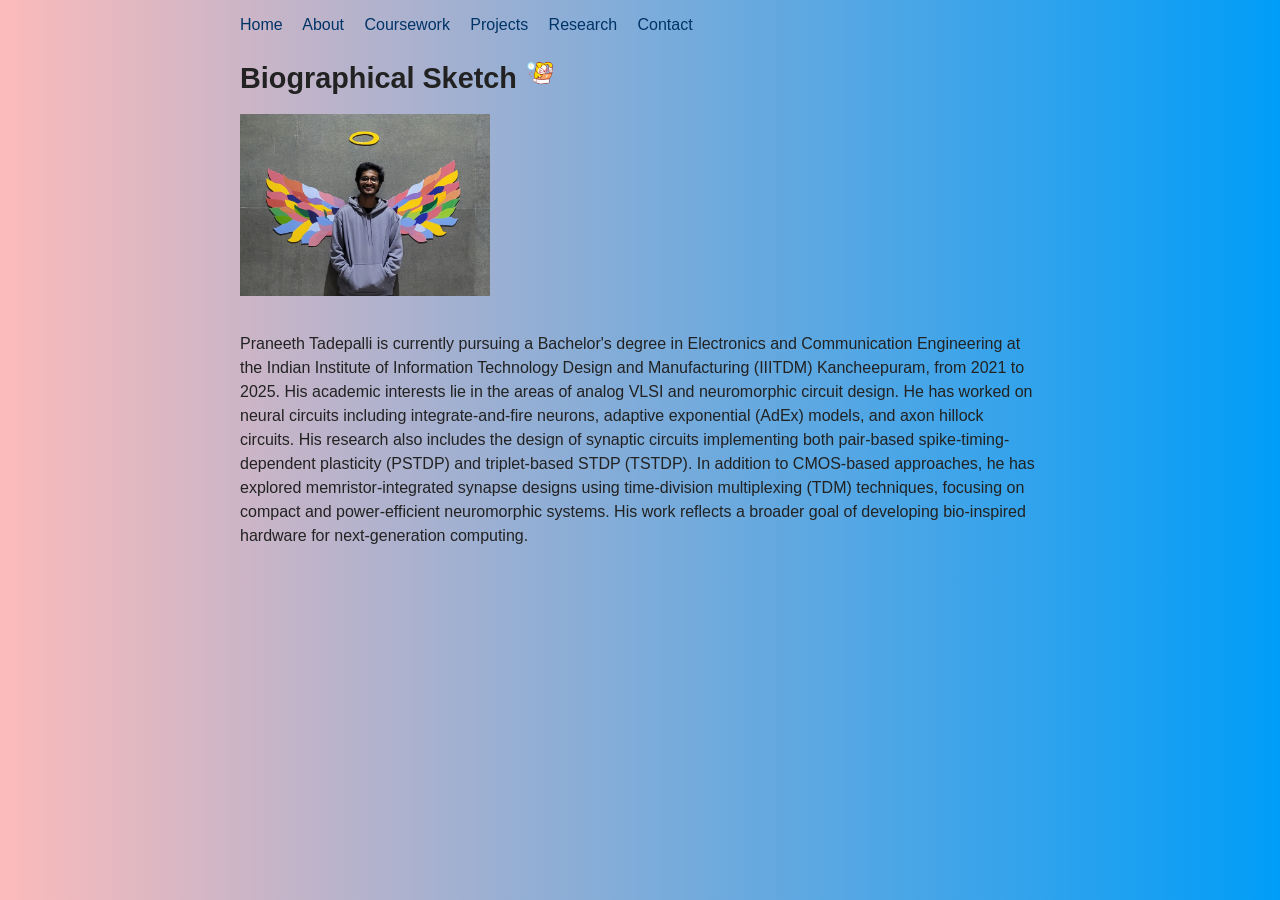
==== about.html @ 45373754 "Add files via upload" ====
<!DOCTYPE html>
<html lang="en">
<head>
  <meta charset="UTF-8">
  <title>About | Praneeth Tadepalli</title>
  <style>
 body {
      font-family: Arial, sans-serif;
      max-width: 800px;
      margin: auto;
      padding: 1rem;
      background: linear-gradient(to right, #fcbbbb, #009df8);
      color: #222;
    }
    nav { margin-bottom: 1.5rem; }
    nav a {
      margin-right: 1rem;
      text-decoration: none;
      color: #003366;
    }
    h1 { font-size: 1.8rem; margin-bottom: 0.2rem; }
    p { line-height: 1.5; }
    .header { display: flex; align-items: center; gap: 1rem; }
    .gif { max-width: 30px;}
    img.profile { max-width: 250px; margin: 1rem 0; }
  </style>
</head>
<body>
  <nav>
    <a href="index.html">Home</a>
    <a href="about.html">About</a>
    <a href="cc.html">Coursework</a>
    <a href="projects.html">Projects</a>
    <a href="research.html">Research</a>
    <a href="contact.html">Contact</a>
  </nav>

  <h1>Biographical Sketch <img src="busy-confusing.webp" alt="GIF" class="gif"></h1>
  <img src="self.jpg" alt="Your Photo" class="profile">
  <p>Praneeth Tadepalli is currently pursuing a Bachelor's degree in Electronics and Communication Engineering at the Indian Institute of Information Technology Design and Manufacturing (IIITDM) Kancheepuram, from 2021 to 2025.
    His academic interests lie in the areas of analog VLSI and neuromorphic circuit design. He has worked on neural circuits including integrate-and-fire neurons, adaptive exponential (AdEx) models, and axon hillock circuits. His research also includes the design of synaptic circuits implementing both pair-based spike-timing-dependent plasticity (PSTDP) and triplet-based STDP (TSTDP).
    In addition to CMOS-based approaches, he has explored memristor-integrated synapse designs using time-division multiplexing (TDM) techniques, focusing on compact and power-efficient neuromorphic systems. His work reflects a broader goal of developing bio-inspired hardware for next-generation computing.</p>
</body>
</html>
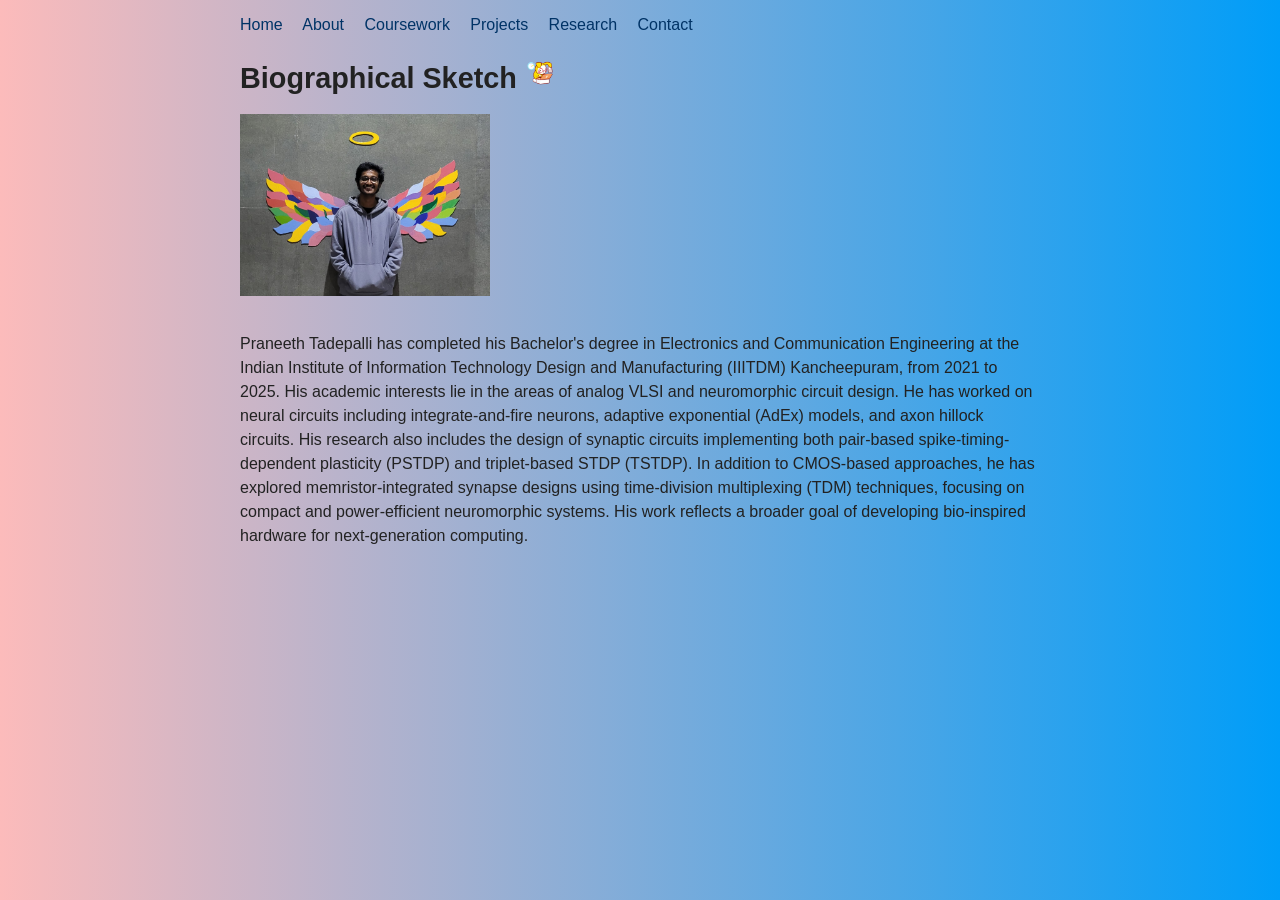
==== commit a954f512: "Add files via upload" ====
--- a/about.html
+++ b/about.html
@@ -37,7 +37,7 @@
 
   <h1>Biographical Sketch <img src="busy-confusing.webp" alt="GIF" class="gif"></h1>
   <img src="self.jpg" alt="Your Photo" class="profile">
-  <p>Praneeth Tadepalli is currently pursuing a Bachelor's degree in Electronics and Communication Engineering at the Indian Institute of Information Technology Design and Manufacturing (IIITDM) Kancheepuram, from 2021 to 2025.
+  <p>Praneeth Tadepalli has completed his Bachelor's degree in Electronics and Communication Engineering at the Indian Institute of Information Technology Design and Manufacturing (IIITDM) Kancheepuram, from 2021 to 2025.
     His academic interests lie in the areas of analog VLSI and neuromorphic circuit design. He has worked on neural circuits including integrate-and-fire neurons, adaptive exponential (AdEx) models, and axon hillock circuits. His research also includes the design of synaptic circuits implementing both pair-based spike-timing-dependent plasticity (PSTDP) and triplet-based STDP (TSTDP).
     In addition to CMOS-based approaches, he has explored memristor-integrated synapse designs using time-division multiplexing (TDM) techniques, focusing on compact and power-efficient neuromorphic systems. His work reflects a broader goal of developing bio-inspired hardware for next-generation computing.</p>
 </body>
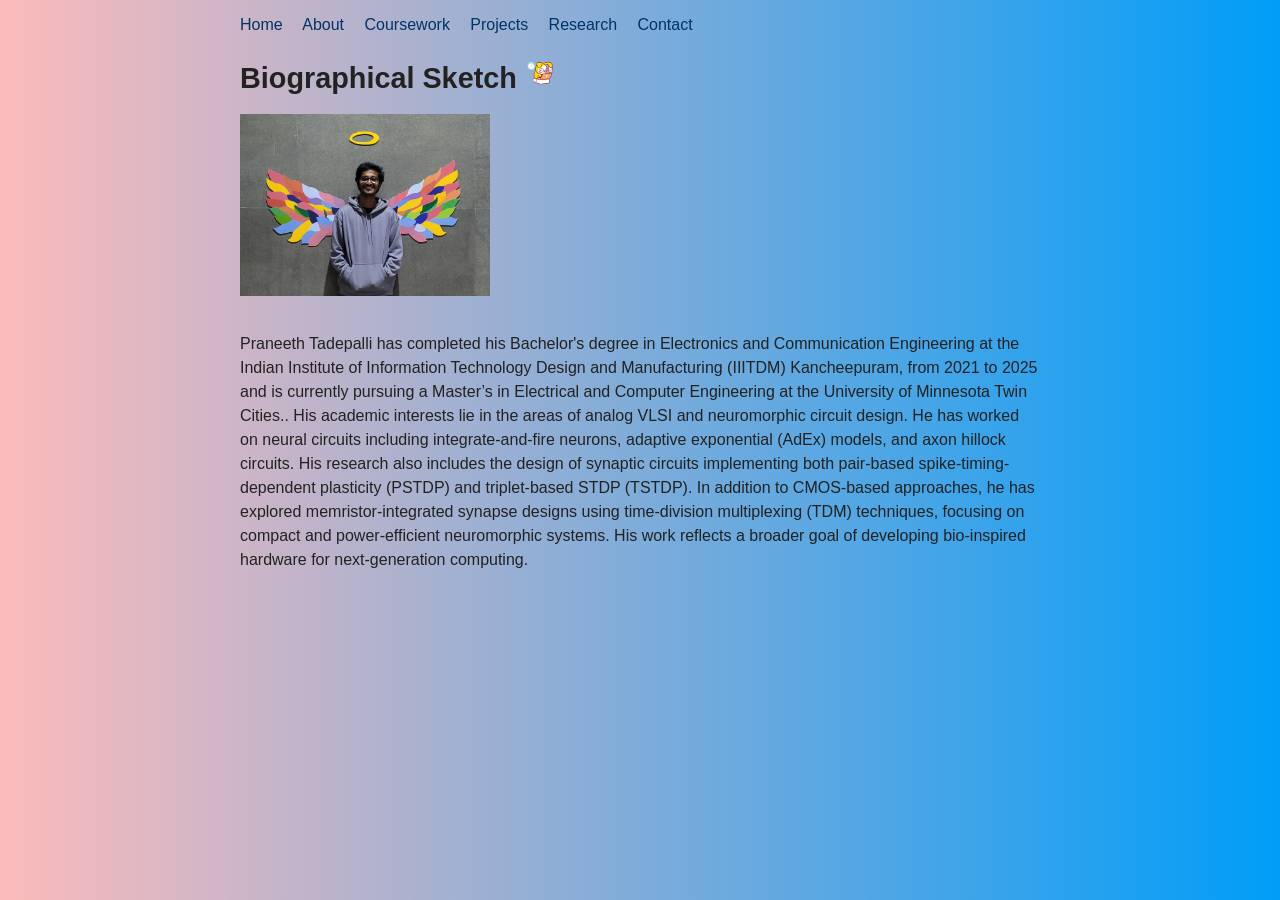
==== commit 7ea18fc4: "about.html" ====
--- a/about.html
+++ b/about.html
@@ -37,8 +37,9 @@
 
   <h1>Biographical Sketch <img src="busy-confusing.webp" alt="GIF" class="gif"></h1>
   <img src="self.jpg" alt="Your Photo" class="profile">
-  <p>Praneeth Tadepalli has completed his Bachelor's degree in Electronics and Communication Engineering at the Indian Institute of Information Technology Design and Manufacturing (IIITDM) Kancheepuram, from 2021 to 2025.
+  <p>Praneeth Tadepalli has completed his Bachelor's degree in Electronics and Communication Engineering at the Indian Institute of Information Technology Design and Manufacturing (IIITDM) Kancheepuram, from 2021 to 2025 and is currently pursuing a Master’s in Electrical and Computer Engineering at the University of Minnesota Twin Cities..
     His academic interests lie in the areas of analog VLSI and neuromorphic circuit design. He has worked on neural circuits including integrate-and-fire neurons, adaptive exponential (AdEx) models, and axon hillock circuits. His research also includes the design of synaptic circuits implementing both pair-based spike-timing-dependent plasticity (PSTDP) and triplet-based STDP (TSTDP).
     In addition to CMOS-based approaches, he has explored memristor-integrated synapse designs using time-division multiplexing (TDM) techniques, focusing on compact and power-efficient neuromorphic systems. His work reflects a broader goal of developing bio-inspired hardware for next-generation computing.</p>
 </body>
 </html>
+
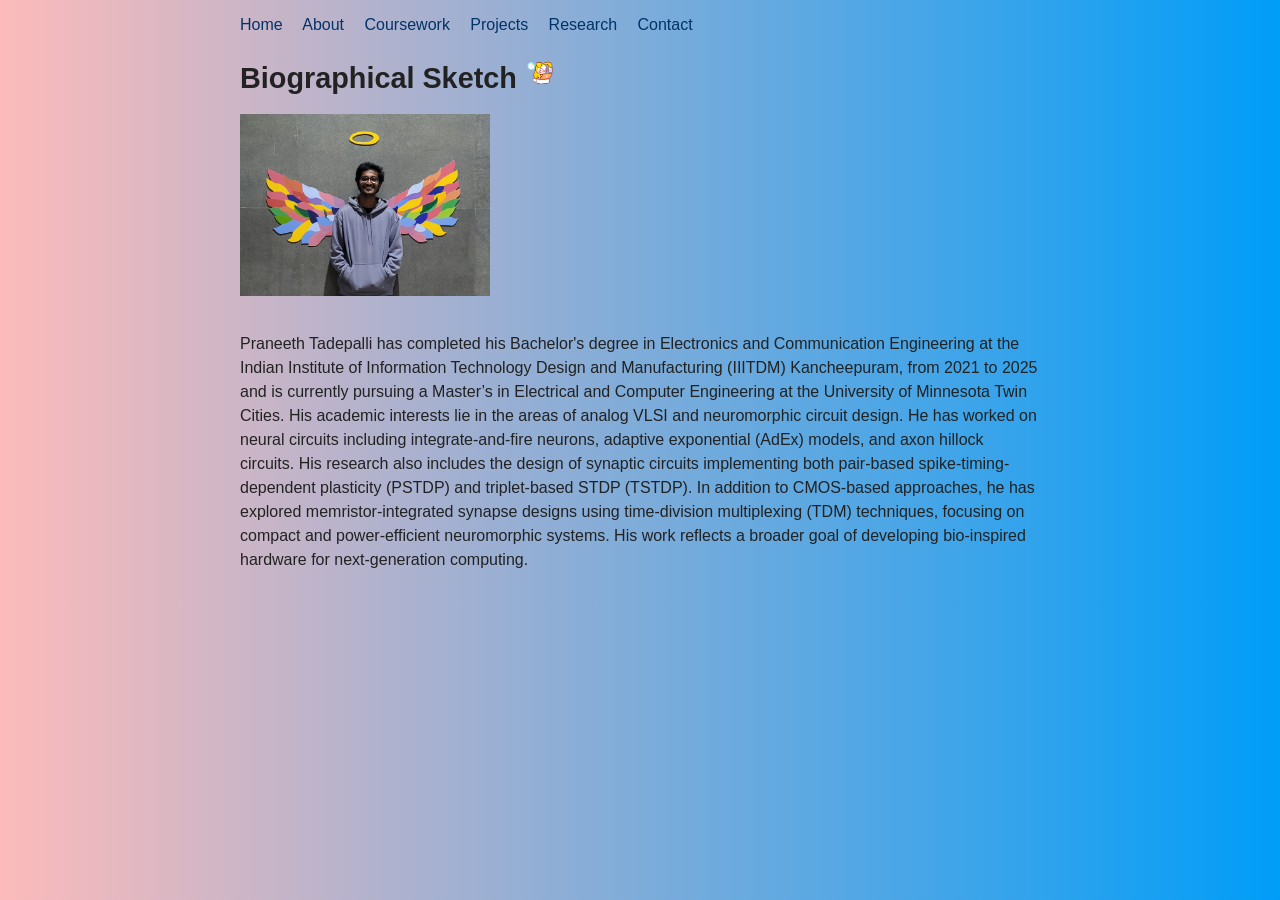
==== commit 4aee3c09: "about.html" ====
--- a/about.html
+++ b/about.html
@@ -37,9 +37,10 @@
 
   <h1>Biographical Sketch <img src="busy-confusing.webp" alt="GIF" class="gif"></h1>
   <img src="self.jpg" alt="Your Photo" class="profile">
-  <p>Praneeth Tadepalli has completed his Bachelor's degree in Electronics and Communication Engineering at the Indian Institute of Information Technology Design and Manufacturing (IIITDM) Kancheepuram, from 2021 to 2025 and is currently pursuing a Master’s in Electrical and Computer Engineering at the University of Minnesota Twin Cities..
+  <p>Praneeth Tadepalli has completed his Bachelor's degree in Electronics and Communication Engineering at the Indian Institute of Information Technology Design and Manufacturing (IIITDM) Kancheepuram, from 2021 to 2025 and is currently pursuing a Master’s in Electrical and Computer Engineering at the University of Minnesota Twin Cities.
     His academic interests lie in the areas of analog VLSI and neuromorphic circuit design. He has worked on neural circuits including integrate-and-fire neurons, adaptive exponential (AdEx) models, and axon hillock circuits. His research also includes the design of synaptic circuits implementing both pair-based spike-timing-dependent plasticity (PSTDP) and triplet-based STDP (TSTDP).
     In addition to CMOS-based approaches, he has explored memristor-integrated synapse designs using time-division multiplexing (TDM) techniques, focusing on compact and power-efficient neuromorphic systems. His work reflects a broader goal of developing bio-inspired hardware for next-generation computing.</p>
 </body>
 </html>
 
+
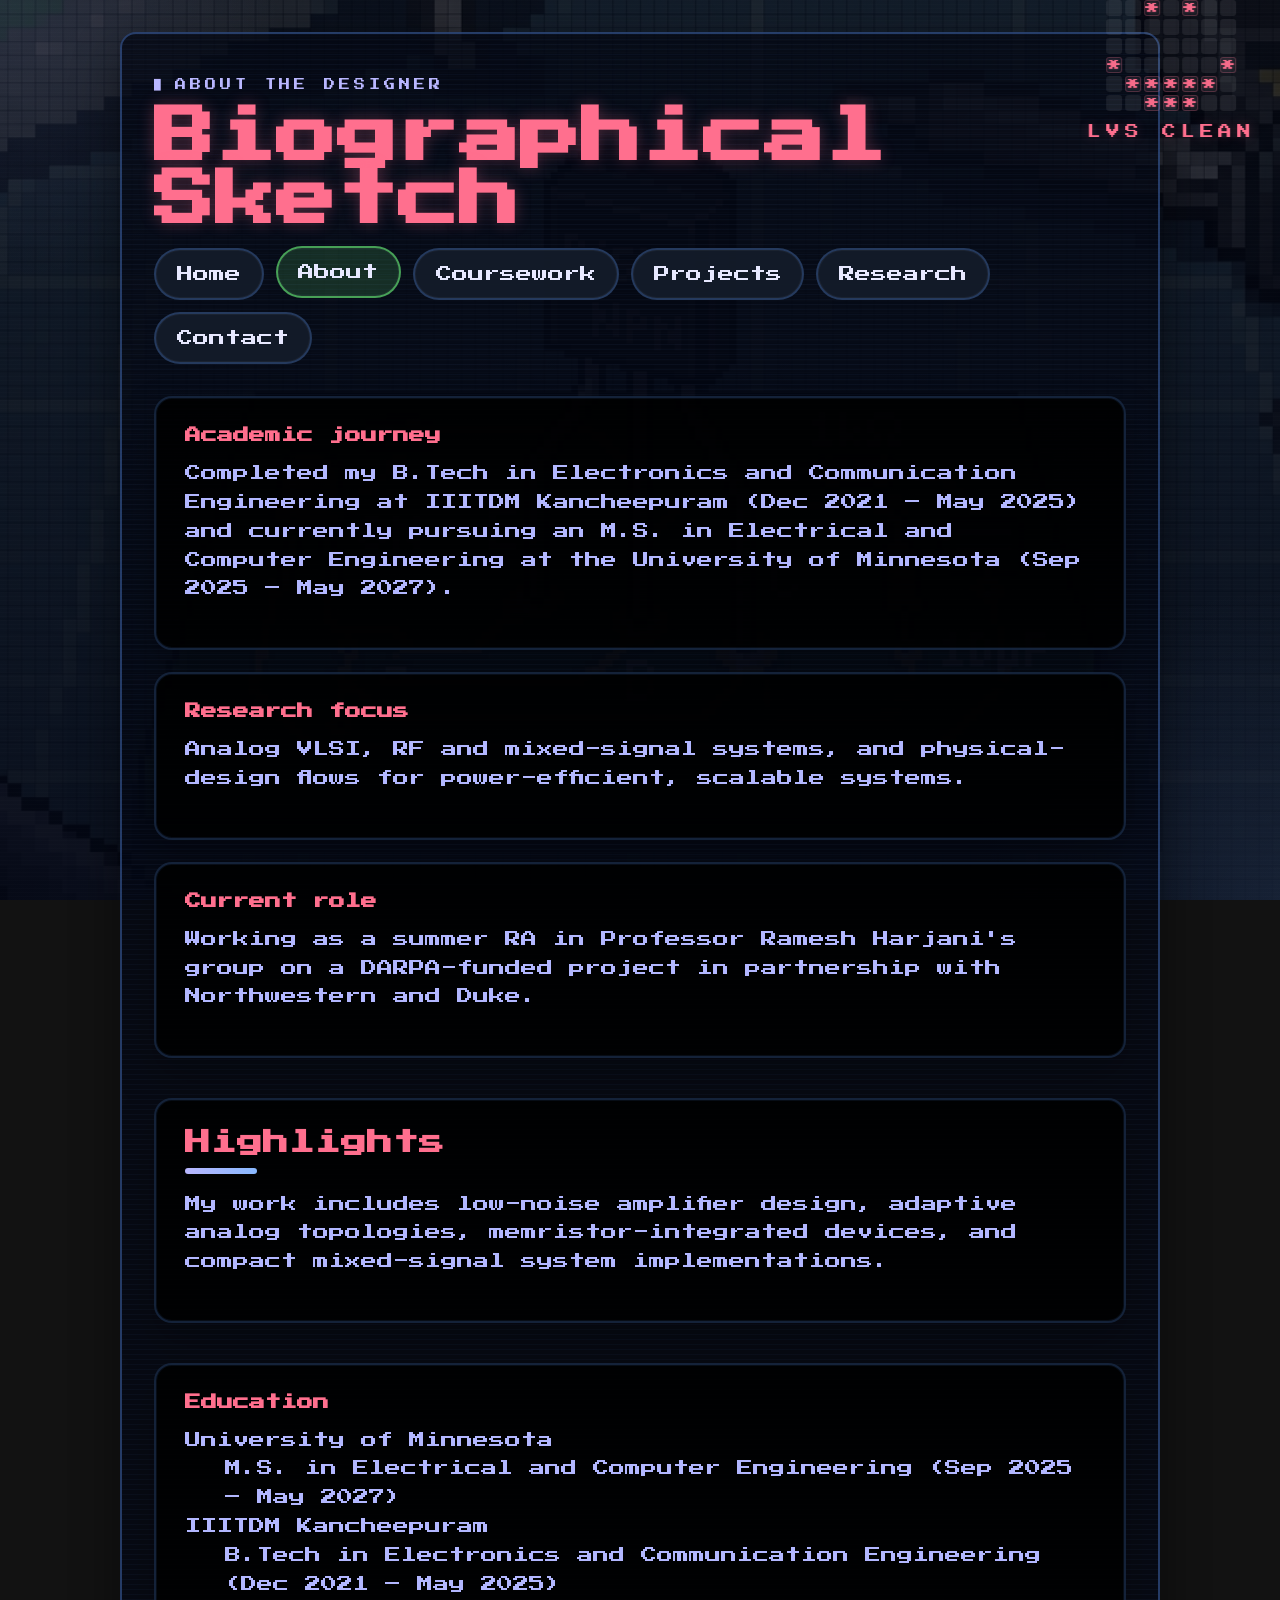
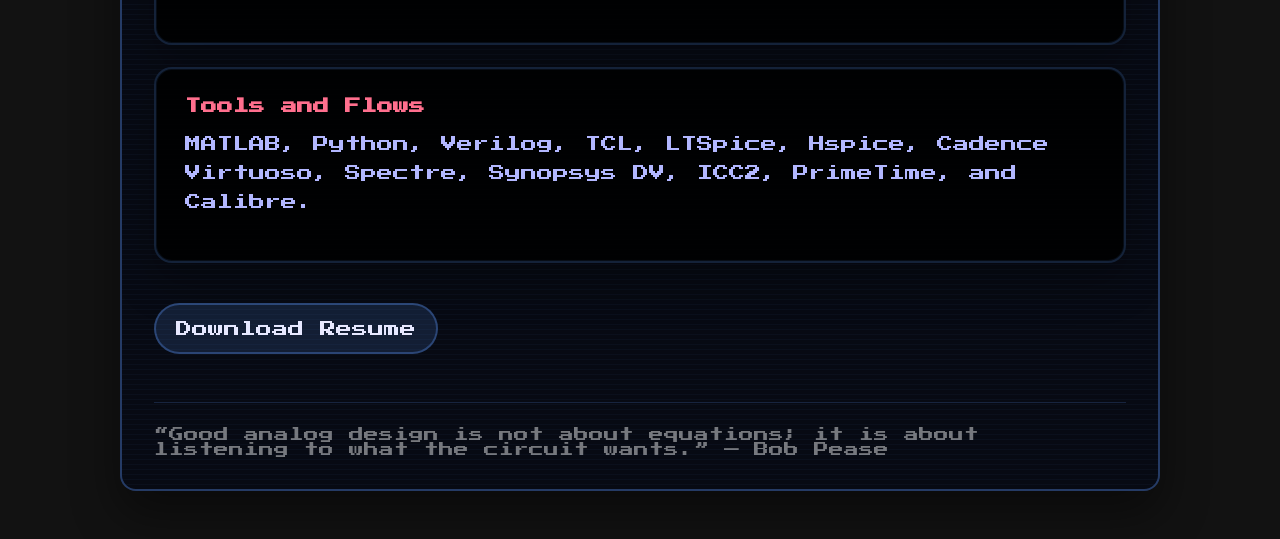
==== commit 24dd00f1: "Site updates: green→blue theme; nav hover green; content tweaks" ====
--- a/about.html
+++ b/about.html
@@ -1,46 +1,80 @@
-<!DOCTYPE html>
-<html lang="en">
-<head>
-  <meta charset="UTF-8">
-  <title>About | Praneeth Tadepalli</title>
-  <style>
- body {
-      font-family: Arial, sans-serif;
-      max-width: 800px;
-      margin: auto;
-      padding: 1rem;
-      background: linear-gradient(to right, #fcbbbb, #009df8);
-      color: #222;
-    }
-    nav { margin-bottom: 1.5rem; }
-    nav a {
-      margin-right: 1rem;
-      text-decoration: none;
-      color: #003366;
-    }
-    h1 { font-size: 1.8rem; margin-bottom: 0.2rem; }
-    p { line-height: 1.5; }
-    .header { display: flex; align-items: center; gap: 1rem; }
-    .gif { max-width: 30px;}
-    img.profile { max-width: 250px; margin: 1rem 0; }
-  </style>
-</head>
-<body>
-  <nav>
-    <a href="index.html">Home</a>
-    <a href="about.html">About</a>
-    <a href="cc.html">Coursework</a>
-    <a href="projects.html">Projects</a>
-    <a href="research.html">Research</a>
-    <a href="contact.html">Contact</a>
-  </nav>
-
-  <h1>Biographical Sketch <img src="busy-confusing.webp" alt="GIF" class="gif"></h1>
-  <img src="self.jpg" alt="Your Photo" class="profile">
-  <p>Praneeth Tadepalli has completed his Bachelor's degree in Electronics and Communication Engineering at the Indian Institute of Information Technology Design and Manufacturing (IIITDM) Kancheepuram, from 2021 to 2025 and is currently pursuing a Master’s in Electrical and Computer Engineering at the University of Minnesota Twin Cities.
-    His academic interests lie in the areas of analog VLSI and neuromorphic circuit design. He has worked on neural circuits including integrate-and-fire neurons, adaptive exponential (AdEx) models, and axon hillock circuits. His research also includes the design of synaptic circuits implementing both pair-based spike-timing-dependent plasticity (PSTDP) and triplet-based STDP (TSTDP).
-    In addition to CMOS-based approaches, he has explored memristor-integrated synapse designs using time-division multiplexing (TDM) techniques, focusing on compact and power-efficient neuromorphic systems. His work reflects a broader goal of developing bio-inspired hardware for next-generation computing.</p>
-</body>
-</html>
-
-
+<!DOCTYPE html>
+<html lang="en">
+<head>
+  <meta charset="UTF-8">
+  <meta name="viewport" content="width=device-width, initial-scale=1.0">
+  <title>About | Praneeth Tadepalli</title>
+  <link rel="stylesheet" href="styles.css">
+</head>
+<body>
+  <div class="site-shell">
+    <header class="site-header">
+      <div>
+        <p class="eyebrow">about the designer</p>
+        <h1 class="site-title">Biographical Sketch</h1>
+      </div>
+      <nav class="site-nav">
+        <a href="index.html">Home</a>
+        <a href="about.html">About</a>
+        <a href="cc.html">Coursework</a>
+        <a href="projects.html">Projects</a>
+        <a href="research.html">Research</a>
+        <a href="contact.html">Contact</a>
+      </nav>
+    </header>
+
+    <main class="page-content">
+      <section class="section">
+        <div class="card-grid">
+          <article class="card">
+            <h4>Academic journey</h4>
+            <p>Completed my B.Tech in Electronics and Communication Engineering at IIITDM Kancheepuram (Dec 2021 – May 2025) and currently pursuing an M.S. in Electrical and Computer Engineering at the University of Minnesota (Sep 2025 – May 2027).</p>
+          </article>
+          <article class="card">
+            <h4>Research focus</h4>
+            <p>Analog VLSI, RF and mixed-signal systems, and physical-design flows for power-efficient, scalable systems.</p>
+          </article>
+          <article class="card">
+            <h4>Current role</h4>
+            <p>Working as a summer RA in Professor Ramesh Harjani's group on a DARPA-funded project in partnership with Northwestern and Duke.</p>
+          </article>
+        </div>
+      </section>
+
+      <section class="section">
+          <article class="card">
+          <h2 class="section-title">Highlights</h2>
+          <p>My work includes low-noise amplifier design, adaptive analog topologies, memristor-integrated devices, and compact mixed-signal system implementations.</p>
+        </article>
+      </section>
+
+      <section class="section">
+        <div class="card-grid">
+          <article class="card">
+            <h4>Education</h4>
+            <dl>
+              <dt>University of Minnesota</dt>
+              <dd>M.S. in Electrical and Computer Engineering (Sep 2025 – May 2027)</dd>
+              <dt>IIITDM Kancheepuram</dt>
+              <dd>B.Tech in Electronics and Communication Engineering (Dec 2021 – May 2025)</dd>
+            </dl>
+          </article>
+          <article class="card">
+            <h4>Tools and Flows</h4>
+            <p>MATLAB, Python, Verilog, TCL, LTSpice, Hspice, Cadence Virtuoso, Spectre, Synopsys DV, ICC2, PrimeTime, and Calibre.</p>
+          </article>
+        </div>
+      </section>
+
+      <section class="section">
+        <a class="action-pill" href="resume.pdf" download>Download Resume</a>
+      </section>
+    </main>
+
+    <footer class="site-footer">
+      “Good analog design is not about equations; it is about listening to what the circuit wants.” — Bob Pease
+    </footer>
+  </div>
+  <script src="scripts.js"></script>
+</body>
+</html>
--- a/styles.css
+++ b/styles.css
@@ -0,0 +1,457 @@
+@import url('https://fonts.googleapis.com/css2?family=Press+Start+2P&display=swap');
+
+@import url('https://fonts.googleapis.com/css2?family=Press+Start+2P&display=swap');
+
+:root {
+  color-scheme: dark;
+  --bg: #070b26;
+  --surface: rgba(16, 22, 46, 0.92);
+  --surface-strong: rgba(12, 18, 34, 0.96);
+  --border: rgba(162, 174, 255, 0.32);
+  --text: #e7e8ff;
+  --muted: #b2b7ff;
+  --accent: #b9b7ff;
+  --accent2: #88b8ff;
+  --shadow: 0 22px 48px rgba(0, 0, 0, 0.45);
+  --radius: 16px;
+}
+
+* {
+  box-sizing: border-box;
+}
+
+html {
+  scroll-behavior: smooth;
+}
+
+body {
+  margin: 0;
+  min-height: 100vh;
+  font-family: 'Press Start 2P', monospace;
+  color: var(--text);
+  background: radial-gradient(circle at top left, rgba(162, 174, 255, 0.1), transparent 18%),
+    radial-gradient(circle at bottom right, rgba(136, 184, 255, 0.1), transparent 20%),
+    linear-gradient(180deg, rgba(3, 6, 17, 0.78), rgba(4, 8, 21, 0.92)),
+    url('pixel-board.png') center/cover no-repeat;
+  background-attachment: fixed;
+}
+
+body::after {
+  content: "";
+  position: fixed;
+  inset: 0;
+  pointer-events: none;
+  background-image: linear-gradient(rgba(255,255,255,0.03) 1px, transparent 1px);
+  background-size: 100% 4px;
+  opacity: 0.35;
+}
+
+img {
+  max-width: 100%;
+  height: auto;
+  display: block;
+}
+
+button,
+a {
+  font: inherit;
+}
+
+.site-shell {
+  position: relative;
+  width: min(1040px, calc(100% - 2rem));
+  margin: 2rem auto 3rem;
+  padding: 2rem;
+  border: 2px solid rgba(94, 153, 255, 0.35);
+  border-radius: var(--radius);
+  background: rgba(4, 8, 20, 0.78);
+  box-shadow: var(--shadow);
+  overflow: hidden;
+}
+
+.hero-banner {
+  position: relative;
+  margin-bottom: 1.5rem;
+  border-radius: 20px;
+  overflow: hidden;
+  border: 2px solid rgba(255, 255, 255, 0.1);
+  min-height: 420px;
+  background: rgba(2, 4, 12, 0.6);
+}
+
+.hero-overlay {
+  position: absolute;
+  inset: 0;
+  display: flex;
+  flex-direction: column;
+  justify-content: flex-end;
+  align-items: flex-end;
+  padding: 1.4rem;
+  background: linear-gradient(180deg, transparent 35%, rgba(0, 4, 12, 0.88) 100%);
+}
+
+.hero-badge {
+  position: fixed;
+  top: 0;
+  left: 0;
+  display: inline-flex;
+  flex-direction: column;
+  align-items: center;
+  transition: transform 0.95s cubic-bezier(0.16, 1, 0.3, 1);
+  will-change: transform;
+  z-index: 999;
+  pointer-events: none;
+}
+
+.pixel-smiley {
+  display: grid;
+  grid-template-columns: repeat(7, 16px);
+  grid-gap: 3px;
+  margin-bottom: 0.9rem;
+}
+
+.smiley-cell {
+  width: 16px;
+  height: 16px;
+  border-radius: 3px;
+  background: rgba(255,255,255,0.08);
+}
+
+.smiley-cell.on {
+  position: relative;
+  background: rgba(255, 255, 255, 0.06);
+  box-shadow: inset 0 0 0 1px rgba(255, 111, 142, 0.25);
+}
+
+.smiley-cell.on::before {
+  content: '*';
+  position: absolute;
+  inset: 0;
+  color: rgba(255, 111, 142, 0.95);
+  display: flex;
+  align-items: center;
+  justify-content: center;
+  font-size: 0.9rem;
+  line-height: 1;
+  text-shadow: 0 0 3px rgba(255, 111, 142, 0.35);
+}
+
+.smiley-label {
+  color: #ff6f8e;
+  font-size: 0.85rem;
+  text-transform: uppercase;
+  letter-spacing: 0.35em;
+  text-shadow: 0 0 12px rgba(255, 111, 142, 0.22);
+}
+
+.site-shell::before {
+  content: "";
+  position: absolute;
+  inset: 0;
+  pointer-events: none;
+  background: repeating-linear-gradient(0deg, transparent 0, transparent 4px, rgba(94, 153, 255, 0.04) 4px, rgba(94, 153, 255, 0.04) 5px);
+}
+
+.site-header {
+  position: relative;
+  z-index: 1;
+  display: flex;
+  flex-wrap: wrap;
+  align-items: flex-start;
+  justify-content: space-between;
+  gap: 1rem;
+}
+
+.site-title {
+  margin: 0;
+  font-size: clamp(2.2rem, 5vw, 3.8rem);
+  line-height: 1.03;
+  color: #ff6f8e;
+  text-shadow: 0 0 16px rgba(255, 111, 142, 0.28);
+}
+
+.eyebrow {
+  display: inline-flex;
+  align-items: center;
+  gap: 0.65rem;
+  margin-bottom: 1rem;
+  color: var(--accent);
+  text-transform: uppercase;
+  letter-spacing: 0.35em;
+  font-size: 0.7rem;
+}
+
+.eyebrow::before {
+  content: "█";
+}
+
+.site-description {
+  max-width: 720px;
+  margin: 1rem 0 1.5rem;
+  color: var(--muted);
+  line-height: 1.9;
+}
+
+.site-nav {
+  display: flex;
+  flex-wrap: wrap;
+  gap: 0.75rem;
+  margin-bottom: 2rem;
+}
+
+.site-nav a {
+  display: inline-flex;
+  align-items: center;
+  justify-content: center;
+  padding: 1rem 1.3rem;
+  border-radius: 999px;
+  text-decoration: none;
+  color: var(--text);
+  background: rgba(20, 28, 42, 0.95);
+  border: 2px solid rgba(94, 153, 255, 0.25);
+  box-shadow: inset 0 0 0 1px rgba(255,255,255,0.04);
+  transition: transform 180ms ease, background 180ms ease, border-color 180ms ease;
+}
+
+.site-nav a:hover,
+.site-nav a.active {
+  transform: translateY(-2px);
+  background: rgba(114, 255, 128, 0.14);
+  border-color: rgba(114, 255, 128, 0.55);
+}
+
+.page-content {
+  position: relative;
+  z-index: 1;
+}
+
+.section {
+  opacity: 0;
+  transform: translateY(16px);
+  transition: opacity 420ms ease, transform 420ms ease;
+}
+
+.section.visible {
+  opacity: 1;
+  transform: translateY(0);
+}
+
+.section + .section {
+  margin-top: 2.5rem;
+}
+
+.section-title {
+  margin: 0 0 1rem;
+  font-size: clamp(1.6rem, 2vw, 2.4rem);
+  position: relative;
+  color: #ff6f8e;
+}
+
+.section-title::after {
+  content: "";
+  display: block;
+  width: 4.5rem;
+  height: 6px;
+  margin-top: 0.8rem;
+  background: linear-gradient(90deg, var(--accent), var(--accent2));
+  border-radius: 4px;
+}
+
+.card-grid {
+  display: grid;
+  gap: 1.4rem;
+}
+
+.card {
+  position: relative;
+  padding: 1.8rem;
+  border-radius: 18px;
+  background: rgba(0, 0, 0, 0.88);
+  border: 2px solid rgba(94, 153, 255, 0.22);
+  box-shadow: inset 0 0 0 1px rgba(94, 153, 255, 0.08), 0 20px 40px rgba(0,0,0,0.25);
+  transition: transform 220ms ease, border-color 220ms ease;
+}
+
+.real-card {
+  display: grid;
+  gap: 1.5rem;
+}
+
+.real-card img {
+  width: min(320px, 100%);
+  border-radius: 18px;
+  border: 2px solid rgba(255, 255, 255, 0.14);
+  box-shadow: 0 24px 60px rgba(0, 0, 0, 0.35);
+  aspect-ratio: 4 / 5;
+  object-fit: cover;
+}
+
+.card:hover {
+  transform: translateY(-3px);
+  border-color: rgba(94, 153, 255, 0.55);
+}
+
+.card h3,
+.card h4 {
+  margin: 0 0 0.85rem;
+  color: #ff6f8e;
+}
+
+.card p,
+.card li,
+.card dd,
+.card dt {
+  color: var(--muted);
+  line-height: 1.8;
+}
+
+.card ul {
+  margin: 0;
+  padding-left: 1.4rem;
+}
+
+.project-card ul,
+.course-list,
+.interest-list {
+  list-style: none;
+  padding: 0;
+  margin: 0;
+  display: grid;
+  gap: 0.65rem;
+}
+
+.project-card li::before,
+.course-list li::before,
+.interest-list li::before {
+  content: "█";
+  color: var(--accent);
+  display: inline-block;
+  width: 1rem;
+}
+
+.feature-grid {
+  display: grid;
+  gap: 1rem;
+  grid-template-columns: repeat(auto-fit, minmax(240px, 1fr));
+}
+
+.action-pill {
+  display: inline-flex;
+  align-items: center;
+  gap: 0.5rem;
+  padding: 0.95rem 1.25rem;
+  border-radius: 999px;
+  background: rgba(94, 153, 255, 0.14);
+  color: var(--text);
+  text-decoration: none;
+  border: 2px solid rgba(94, 153, 255, 0.32);
+  transition: transform 180ms ease, background 180ms ease, border-color 180ms ease;
+}
+
+.action-pill:hover {
+  transform: translateY(-2px);
+  background: rgba(94, 153, 255, 0.24);
+}
+
+.site-footer {
+  margin-top: 3rem;
+  padding-top: 1.5rem;
+  border-top: 1px solid rgba(94, 153, 255, 0.18);
+  color: rgba(255,255,255,0.45);
+  font-size: 0.92rem;
+}
+
+.pixel-transistor {
+  position: absolute;
+  left: 50%;
+  top: -48px;
+  transform: translateX(-50%);
+  width: 152px;
+  height: 176px;
+  pointer-events: none;
+  z-index: 0;
+}
+
+.pixel-chip {
+  position: absolute;
+  left: 50%;
+  top: 18px;
+  width: 84px;
+  height: 108px;
+  transform: translateX(-50%);
+  border: 3px solid rgba(94, 153, 255, 0.55);
+  border-radius: 18px;
+  background: linear-gradient(180deg, rgba(6, 11, 23, 1), rgba(2, 4, 8, 1));
+  box-shadow: inset 0 0 0 1px rgba(255,255,255,0.06);
+}
+
+.pixel-chip::before,
+.pixel-chip::after {
+  content: "";
+  position: absolute;
+  left: 50%;
+  width: 56px;
+  height: 8px;
+  transform: translateX(-50%);
+  border-radius: 999px;
+  background: rgba(94, 153, 255, 0.24);
+}
+
+.pixel-chip::before {
+  top: 14px;
+}
+
+.pixel-chip::after {
+  bottom: 16px;
+}
+
+.pixel-leg {
+  position: absolute;
+  width: 18px;
+  height: 54px;
+  border-radius: 10px;
+  background: linear-gradient(180deg, rgba(94, 153, 255, 0.95), rgba(10, 18, 45, 1));
+  box-shadow: 0 0 16px rgba(94, 153, 255, 0.2);
+}
+
+.pixel-leg.leg-1 {
+  top: 96px;
+  left: 24px;
+  transform: rotate(-12deg);
+}
+
+.pixel-leg.leg-2 {
+  top: 96px;
+  left: 67px;
+}
+
+.pixel-leg.leg-3 {
+  top: 96px;
+  right: 24px;
+  transform: rotate(12deg);
+}
+
+@media (max-width: 720px) {
+  .site-shell {
+    padding: 1.4rem;
+  }
+
+  .site-nav {
+    justify-content: center;
+  }
+
+  .site-header {
+    justify-content: center;
+  }
+
+  .pixel-transistor {
+    display: none;
+  }
+}
+
+@media (prefers-reduced-motion: reduce) {
+  *, *::before, *::after {
+    transition-duration: 0ms !important;
+    animation-duration: 0ms !important;
+  }
+}
